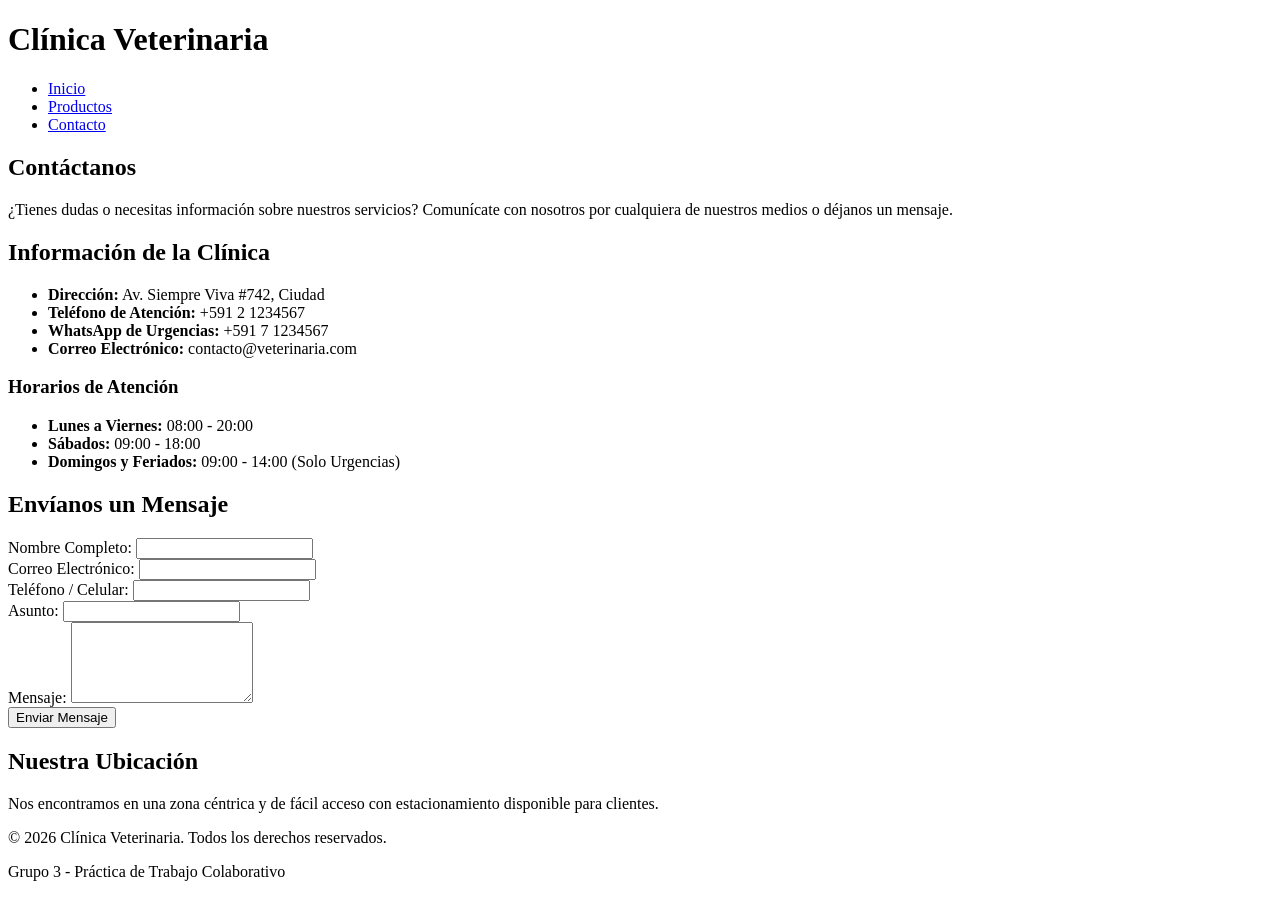
==== contacto.html @ 0372967d "agregando paginas html" ====
<!DOCTYPE html>
<html lang="es">

<head>
    <meta charset="UTF-8">
    <meta name="viewport" content="width=device-width, initial-scale=1.0">
    <title>Veterinaria - Contacto</title>
    <link rel="stylesheet" href="style.css">
</head>

<body>

    <!-- Encabezado y Navegación Principal -->
    <header>
        <h1>Clínica Veterinaria</h1>
        <nav>
            <ul>
                <li><a href="index.html">Inicio</a></li>
                <li><a href="productos.html">Productos</a></li>
                <li><a href="contacto.html">Contacto</a></li>
            </ul>
        </nav>
    </header>

    <!-- Contenido Principal -->
    <main>
        <section id="contacto-intro">
            <h2>Contáctanos</h2>
            <p>¿Tienes dudas o necesitas información sobre nuestros servicios? Comunícate con nosotros por cualquiera de nuestros medios o déjanos un mensaje.</p>
        </section>

        <!-- Información de Contacto -->
        <section id="info-contacto">
            <h2>Información de la Clínica</h2>
            <ul>
                <li><strong>Dirección:</strong> Av. Siempre Viva #742, Ciudad</li>
                <li><strong>Teléfono de Atención:</strong> +591 2 1234567</li>
                <li><strong>WhatsApp de Urgencias:</strong> +591 7 1234567</li>
                <li><strong>Correo Electrónico:</strong> contacto@veterinaria.com</li>
            </ul>

            <h3>Horarios de Atención</h3>
            <ul>
                <li><strong>Lunes a Viernes:</strong> 08:00 - 20:00</li>
                <li><strong>Sábados:</strong> 09:00 - 18:00</li>
                <li><strong>Domingos y Feriados:</strong> 09:00 - 14:00 (Solo Urgencias)</li>
            </ul>
        </section>

        <!-- Formulario de Contacto -->
        <section id="formulario-contacto">
            <h2>Envíanos un Mensaje</h2>
            <form id="formContacto" action="#" method="POST">
                <div>
                    <label for="nombre">Nombre Completo:</label>
                    <input type="text" id="nombre" name="nombre" required>
                </div>

                <div>
                    <label for="correo">Correo Electrónico:</label>
                    <input type="email" id="correo" name="correo" required>
                </div>

                <div>
                    <label for="telefonoContacto">Teléfono / Celular:</label>
                    <input type="tel" id="telefonoContacto" name="telefonoContacto">
                </div>

                <div>
                    <label for="asunto">Asunto:</label>
                    <input type="text" id="asunto" name="asunto" required>
                </div>

                <div>
                    <label for="mensaje">Mensaje:</label>
                    <textarea id="mensaje" name="mensaje" rows="5" required></textarea>
                </div>

                <button type="submit">Enviar Mensaje</button>
            </form>
        </section>

        <!-- Ubicación -->
        <section id="ubicacion">
            <h2>Nuestra Ubicación</h2>
            <p>Nos encontramos en una zona céntrica y de fácil acceso con estacionamiento disponible para clientes.</p>
        </section>
    </main>

    <!-- Pie de Página -->
    <footer>
        <p>&copy; 2026 Clínica Veterinaria. Todos los derechos reservados.</p>
        <p>Grupo 3 - Práctica de Trabajo Colaborativo</p>
    </footer>

    <script src="script.js"></script>
</body>

</html>
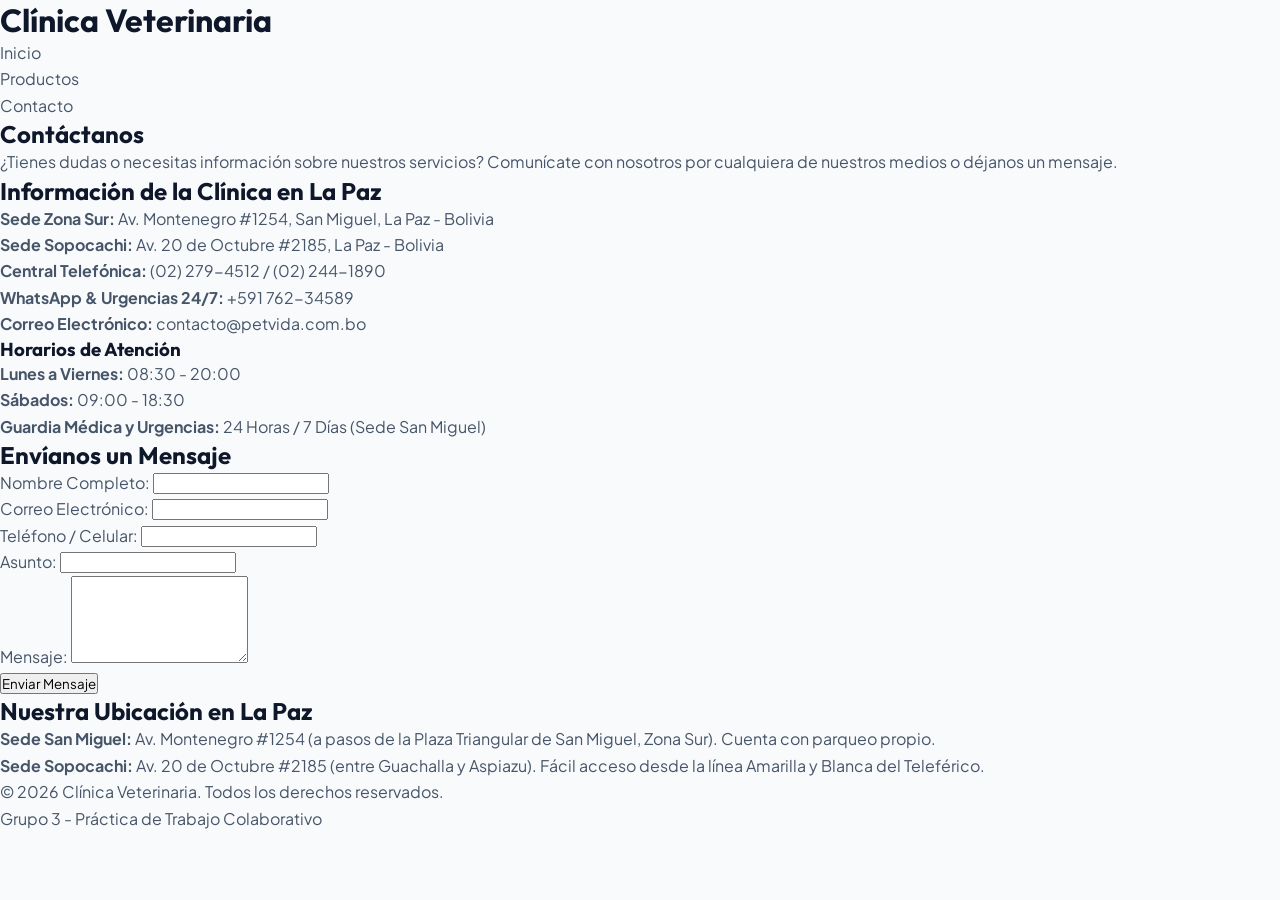
==== commit 67504014: "estilos en el home" ====
--- a/contacto.html
+++ b/contacto.html
@@ -31,19 +31,20 @@
 
         <!-- Información de Contacto -->
         <section id="info-contacto">
-            <h2>Información de la Clínica</h2>
+            <h2>Información de la Clínica en La Paz</h2>
             <ul>
-                <li><strong>Dirección:</strong> Av. Siempre Viva #742, Ciudad</li>
-                <li><strong>Teléfono de Atención:</strong> +591 2 1234567</li>
-                <li><strong>WhatsApp de Urgencias:</strong> +591 7 1234567</li>
-                <li><strong>Correo Electrónico:</strong> contacto@veterinaria.com</li>
+                <li><strong>Sede Zona Sur:</strong> Av. Montenegro #1254, San Miguel, La Paz - Bolivia</li>
+                <li><strong>Sede Sopocachi:</strong> Av. 20 de Octubre #2185, La Paz - Bolivia</li>
+                <li><strong>Central Telefónica:</strong> (02) 279-4512 / (02) 244-1890</li>
+                <li><strong>WhatsApp & Urgencias 24/7:</strong> +591 762-34589</li>
+                <li><strong>Correo Electrónico:</strong> contacto@petvida.com.bo</li>
             </ul>
 
             <h3>Horarios de Atención</h3>
             <ul>
-                <li><strong>Lunes a Viernes:</strong> 08:00 - 20:00</li>
-                <li><strong>Sábados:</strong> 09:00 - 18:00</li>
-                <li><strong>Domingos y Feriados:</strong> 09:00 - 14:00 (Solo Urgencias)</li>
+                <li><strong>Lunes a Viernes:</strong> 08:30 - 20:00</li>
+                <li><strong>Sábados:</strong> 09:00 - 18:30</li>
+                <li><strong>Guardia Médica y Urgencias:</strong> 24 Horas / 7 Días (Sede San Miguel)</li>
             </ul>
         </section>
 
@@ -82,8 +83,9 @@
 
         <!-- Ubicación -->
         <section id="ubicacion">
-            <h2>Nuestra Ubicación</h2>
-            <p>Nos encontramos en una zona céntrica y de fácil acceso con estacionamiento disponible para clientes.</p>
+            <h2>Nuestra Ubicación en La Paz</h2>
+            <p><strong>Sede San Miguel:</strong> Av. Montenegro #1254 (a pasos de la Plaza Triangular de San Miguel, Zona Sur). Cuenta con parqueo propio.</p>
+            <p><strong>Sede Sopocachi:</strong> Av. 20 de Octubre #2185 (entre Guachalla y Aspiazu). Fácil acceso desde la línea Amarilla y Blanca del Teleférico.</p>
         </section>
     </main>
 
--- a/style.css
+++ b/style.css
@@ -0,0 +1,1063 @@
+/* ==========================================================================
+   Veterinaria - Sistema de Diseño y Estilos Modernos
+   ========================================================================== */
+
+@import url('https://fonts.googleapis.com/css2?family=Outfit:wght@400;500;600;700;800&family=Plus+Jakarta+Sans:wght@400;500;600;700&display=swap');
+
+:root {
+    /* Paleta Principal */
+    --primary: #0f766e;
+    --primary-hover: #0d9488;
+    --primary-dark: #115e59;
+    --primary-light: #ccfbf1;
+    --primary-50: #f0fdfa;
+    
+    /* Acentos */
+    --accent: #f97316;
+    --accent-hover: #ea580c;
+    --accent-light: #ffedd5;
+    
+    /* Neutros */
+    --bg-page: #f8fafc;
+    --bg-white: #ffffff;
+    --bg-surface: #f1f5f9;
+    --border-color: #e2e8f0;
+    --border-focus: #0d9488;
+    
+    /* Tipografía */
+    --text-title: #0f172a;
+    --text-body: #475569;
+    --text-muted: #64748b;
+    --text-white: #ffffff;
+    
+    /* Sombras Elevadas */
+    --shadow-sm: 0 1px 3px rgba(0, 0, 0, 0.06), 0 1px 2px rgba(0, 0, 0, 0.04);
+    --shadow-md: 0 4px 6px -1px rgba(0, 0, 0, 0.08), 0 2px 4px -2px rgba(0, 0, 0, 0.04);
+    --shadow-lg: 0 12px 24px -4px rgba(15, 23, 42, 0.08), 0 4px 8px -2px rgba(15, 23, 42, 0.04);
+    --shadow-xl: 0 20px 32px -6px rgba(15, 23, 42, 0.12), 0 8px 16px -4px rgba(15, 23, 42, 0.06);
+
+    /* Radios & Transiciones */
+    --radius-sm: 8px;
+    --radius-md: 14px;
+    --radius-lg: 20px;
+    --radius-xl: 28px;
+    --radius-full: 9999px;
+    --transition: all 0.28s cubic-bezier(0.4, 0, 0.2, 1);
+}
+
+/* Reset Global */
+*, *::before, *::after {
+    margin: 0;
+    padding: 0;
+    box-sizing: border-box;
+}
+
+html {
+    scroll-behavior: smooth;
+}
+
+body {
+    font-family: 'Plus Jakarta Sans', -apple-system, BlinkMacSystemFont, 'Segoe UI', Roboto, sans-serif;
+    background-color: var(--bg-page);
+    color: var(--text-body);
+    line-height: 1.65;
+    font-size: 1rem;
+    overflow-x: hidden;
+}
+
+h1, h2, h3, h4, h5, h6 {
+    font-family: 'Outfit', sans-serif;
+    color: var(--text-title);
+    font-weight: 700;
+    line-height: 1.25;
+}
+
+a {
+    color: inherit;
+    text-decoration: none;
+    transition: var(--transition);
+}
+
+ul {
+    list-style: none;
+}
+
+img {
+    max-width: 100%;
+    height: auto;
+    display: block;
+}
+
+button, input, select, textarea {
+    font-family: inherit;
+}
+
+.container {
+    width: 90%;
+    max-width: 1200px;
+    margin: 0 auto;
+}
+
+/* ==========================================================================
+   Barra Superior / Topbar
+   ========================================================================== */
+.topbar {
+    background: #042f2e;
+    color: #99f6e4;
+    font-size: 0.85rem;
+    padding: 0.45rem 0;
+    border-bottom: 1px solid rgba(255, 255, 255, 0.08);
+}
+
+.topbar-content {
+    display: flex;
+    justify-content: space-between;
+    align-items: center;
+    flex-wrap: wrap;
+    gap: 0.75rem;
+}
+
+.topbar-info {
+    display: flex;
+    align-items: center;
+    gap: 1.5rem;
+}
+
+.topbar-info span {
+    display: inline-flex;
+    align-items: center;
+    gap: 0.4rem;
+}
+
+.topbar-badge {
+    background: var(--accent);
+    color: white;
+    font-weight: 700;
+    font-size: 0.75rem;
+    padding: 0.15rem 0.6rem;
+    border-radius: var(--radius-full);
+}
+
+/* ==========================================================================
+   Header & Navegación Principal
+   ========================================================================== */
+.header {
+    position: sticky;
+    top: 0;
+    z-index: 1000;
+    background: rgba(255, 255, 255, 0.95);
+    backdrop-filter: blur(12px);
+    border-bottom: 1px solid var(--border-color);
+    transition: var(--transition);
+}
+
+.header.scrolled {
+    box-shadow: var(--shadow-md);
+}
+
+.navbar {
+    display: flex;
+    justify-content: space-between;
+    align-items: center;
+    padding: 1rem 0;
+}
+
+.brand {
+    display: flex;
+    align-items: center;
+    gap: 0.65rem;
+}
+
+.brand-icon {
+    font-size: 1.85rem;
+    background: var(--primary-light);
+    width: 44px;
+    height: 44px;
+    display: flex;
+    align-items: center;
+    justify-content: center;
+    border-radius: var(--radius-md);
+}
+
+.brand-title {
+    font-size: 1.45rem;
+    font-weight: 800;
+    color: var(--primary-dark);
+}
+
+.brand-title span {
+    color: var(--accent);
+}
+
+.nav-menu {
+    display: flex;
+    align-items: center;
+    gap: 2rem;
+}
+
+.nav-link {
+    font-weight: 600;
+    font-size: 0.98rem;
+    color: var(--text-title);
+    padding: 0.4rem 0.2rem;
+    position: relative;
+}
+
+.nav-link:hover,
+.nav-link.active {
+    color: var(--primary);
+}
+
+.nav-link.active::after {
+    content: '';
+    position: absolute;
+    bottom: -2px;
+    left: 0;
+    width: 100%;
+    height: 2.5px;
+    background: var(--primary);
+    border-radius: var(--radius-full);
+}
+
+.nav-actions {
+    display: flex;
+    align-items: center;
+    gap: 1rem;
+}
+
+.btn {
+    display: inline-flex;
+    align-items: center;
+    justify-content: center;
+    gap: 0.5rem;
+    padding: 0.75rem 1.6rem;
+    font-weight: 600;
+    font-size: 0.95rem;
+    border-radius: var(--radius-full);
+    border: none;
+    cursor: pointer;
+    transition: var(--transition);
+}
+
+.btn-primary {
+    background: var(--primary);
+    color: var(--text-white);
+    box-shadow: 0 4px 14px rgba(15, 118, 110, 0.3);
+}
+
+.btn-primary:hover {
+    background: var(--primary-dark);
+    transform: translateY(-2px);
+    box-shadow: 0 8px 20px rgba(15, 118, 110, 0.4);
+}
+
+.btn-accent {
+    background: var(--accent);
+    color: var(--text-white);
+    box-shadow: 0 4px 14px rgba(249, 115, 22, 0.3);
+}
+
+.btn-accent:hover {
+    background: var(--accent-hover);
+    transform: translateY(-2px);
+    box-shadow: 0 8px 20px rgba(249, 115, 22, 0.4);
+}
+
+.btn-outline {
+    background: transparent;
+    color: var(--primary);
+    border: 2px solid var(--primary);
+}
+
+.btn-outline:hover {
+    background: var(--primary-light);
+    transform: translateY(-2px);
+}
+
+.btn-sm {
+    padding: 0.5rem 1rem;
+    font-size: 0.85rem;
+}
+
+.mobile-toggle {
+    display: none;
+    background: none;
+    border: none;
+    font-size: 1.85rem;
+    color: var(--text-title);
+    cursor: pointer;
+}
+
+/* ==========================================================================
+   Hero Section
+   ========================================================================== */
+.hero {
+    position: relative;
+    padding: 4.5rem 0 5rem;
+    background: radial-gradient(circle at 10% 20%, rgba(204, 251, 241, 0.55) 0%, rgba(248, 250, 252, 0) 60%),
+                radial-gradient(circle at 90% 80%, rgba(254, 215, 170, 0.35) 0%, rgba(248, 250, 252, 0) 50%);
+    overflow: hidden;
+}
+
+.hero-grid {
+    display: grid;
+    grid-template-columns: 1.15fr 0.85fr;
+    align-items: center;
+    gap: 3.5rem;
+}
+
+.hero-tag {
+    display: inline-flex;
+    align-items: center;
+    gap: 0.5rem;
+    background: var(--primary-light);
+    color: var(--primary-dark);
+    font-weight: 700;
+    font-size: 0.85rem;
+    padding: 0.4rem 1rem;
+    border-radius: var(--radius-full);
+    margin-bottom: 1.25rem;
+    border: 1px solid rgba(15, 118, 110, 0.2);
+}
+
+.hero-title {
+    font-size: 3.5rem;
+    font-weight: 800;
+    letter-spacing: -0.02em;
+    margin-bottom: 1.25rem;
+    color: var(--text-title);
+}
+
+.hero-title .highlight {
+    color: var(--primary);
+    position: relative;
+    display: inline-block;
+}
+
+.hero-subtitle {
+    font-size: 1.15rem;
+    color: var(--text-body);
+    margin-bottom: 2.25rem;
+    max-width: 560px;
+    line-height: 1.7;
+}
+
+.hero-cta {
+    display: flex;
+    flex-wrap: wrap;
+    gap: 1rem;
+    margin-bottom: 3rem;
+}
+
+.hero-stats {
+    display: grid;
+    grid-template-columns: repeat(3, 1fr);
+    gap: 1.5rem;
+    padding-top: 2rem;
+    border-top: 1px solid var(--border-color);
+}
+
+.stat-item h3 {
+    font-size: 1.95rem;
+    color: var(--primary);
+    font-weight: 800;
+}
+
+.stat-item p {
+    font-size: 0.85rem;
+    color: var(--text-muted);
+    font-weight: 500;
+}
+
+/* Hero Visual & Tarjetas Flotantes */
+.hero-visual {
+    position: relative;
+}
+
+.hero-img-container {
+    position: relative;
+    border-radius: var(--radius-xl);
+    overflow: hidden;
+    box-shadow: var(--shadow-xl);
+    border: 8px solid var(--bg-white);
+}
+
+.hero-img-container img {
+    width: 100%;
+    height: 480px;
+    object-fit: cover;
+    transition: transform 0.6s ease;
+}
+
+.hero-img-container:hover img {
+    transform: scale(1.03);
+}
+
+.float-badge {
+    position: absolute;
+    background: var(--bg-white);
+    border-radius: var(--radius-md);
+    padding: 0.85rem 1.25rem;
+    box-shadow: var(--shadow-lg);
+    display: flex;
+    align-items: center;
+    gap: 0.75rem;
+    border: 1px solid var(--border-color);
+    animation: float 4s ease-in-out infinite;
+}
+
+.float-badge.badge-top {
+    top: -20px;
+    right: -15px;
+    animation-delay: 0s;
+}
+
+.float-badge.badge-bottom {
+    bottom: -20px;
+    left: -20px;
+    animation-delay: 2s;
+}
+
+.float-badge .badge-icon {
+    font-size: 1.6rem;
+    background: var(--primary-light);
+    width: 44px;
+    height: 44px;
+    border-radius: var(--radius-full);
+    display: flex;
+    align-items: center;
+    justify-content: center;
+}
+
+.float-badge strong {
+    display: block;
+    font-size: 0.95rem;
+    color: var(--text-title);
+}
+
+.float-badge span {
+    font-size: 0.8rem;
+    color: var(--text-muted);
+}
+
+@keyframes float {
+    0%, 100% { transform: translateY(0); }
+    50% { transform: translateY(-8px); }
+}
+
+/* ==========================================================================
+   Features Bar / Beneficios
+   ========================================================================== */
+.features-bar {
+    background: var(--bg-white);
+    padding: 2.5rem 0;
+    border-top: 1px solid var(--border-color);
+    border-bottom: 1px solid var(--border-color);
+}
+
+.features-grid {
+    display: grid;
+    grid-template-columns: repeat(auto-fit, minmax(240px, 1fr));
+    gap: 2rem;
+}
+
+.feature-box {
+    display: flex;
+    align-items: flex-start;
+    gap: 1rem;
+}
+
+.feature-icon {
+    font-size: 1.65rem;
+    background: var(--primary-50);
+    color: var(--primary);
+    width: 50px;
+    height: 50px;
+    display: flex;
+    align-items: center;
+    justify-content: center;
+    border-radius: var(--radius-md);
+    flex-shrink: 0;
+    border: 1px solid var(--primary-light);
+}
+
+.feature-box h4 {
+    font-size: 1.05rem;
+    margin-bottom: 0.25rem;
+}
+
+.feature-box p {
+    font-size: 0.88rem;
+    color: var(--text-muted);
+}
+
+/* ==========================================================================
+   Sección: Sobre Nosotros
+   ========================================================================== */
+.about-section {
+    padding: 6rem 0;
+    background: var(--bg-page);
+}
+
+.about-grid {
+    display: grid;
+    grid-template-columns: 0.95fr 1.05fr;
+    align-items: center;
+    gap: 4rem;
+}
+
+.about-visual {
+    position: relative;
+}
+
+.about-img-frame {
+    border-radius: var(--radius-xl);
+    overflow: hidden;
+    box-shadow: var(--shadow-xl);
+    border: 6px solid var(--bg-white);
+}
+
+.about-img-frame img {
+    width: 100%;
+    height: 450px;
+    object-fit: cover;
+}
+
+.about-experience-card {
+    position: absolute;
+    bottom: -25px;
+    right: -20px;
+    background: var(--primary);
+    color: white;
+    padding: 1.5rem 1.75rem;
+    border-radius: var(--radius-lg);
+    box-shadow: var(--shadow-lg);
+    text-align: center;
+}
+
+.about-experience-card .exp-number {
+    font-size: 2.5rem;
+    font-weight: 800;
+    line-height: 1;
+    font-family: 'Outfit', sans-serif;
+}
+
+.about-experience-card .exp-text {
+    font-size: 0.85rem;
+    font-weight: 600;
+    text-transform: uppercase;
+    letter-spacing: 0.5px;
+    margin-top: 0.35rem;
+}
+
+.section-label {
+    display: inline-block;
+    color: var(--primary);
+    font-weight: 700;
+    font-size: 0.85rem;
+    text-transform: uppercase;
+    letter-spacing: 1px;
+    margin-bottom: 0.75rem;
+}
+
+.section-title {
+    font-size: 2.5rem;
+    margin-bottom: 1.25rem;
+}
+
+.about-desc {
+    font-size: 1.05rem;
+    color: var(--text-body);
+    margin-bottom: 1.75rem;
+}
+
+.about-checklist {
+    display: flex;
+    flex-direction: column;
+    gap: 0.9rem;
+    margin-bottom: 2.25rem;
+}
+
+.checklist-item {
+    display: flex;
+    align-items: center;
+    gap: 0.85rem;
+    font-weight: 600;
+    color: var(--text-title);
+}
+
+.check-icon {
+    width: 26px;
+    height: 26px;
+    border-radius: var(--radius-full);
+    background: var(--primary-light);
+    color: var(--primary-dark);
+    display: flex;
+    align-items: center;
+    justify-content: center;
+    font-size: 0.85rem;
+    flex-shrink: 0;
+}
+
+/* ==========================================================================
+   Sección: Servicios
+   ========================================================================== */
+.services-section {
+    padding: 6rem 0;
+    background: var(--bg-white);
+}
+
+.section-header {
+    text-align: center;
+    max-width: 650px;
+    margin: 0 auto 3.5rem;
+}
+
+.section-subtitle {
+    font-size: 1.05rem;
+    color: var(--text-muted);
+}
+
+.services-grid {
+    display: grid;
+    grid-template-columns: repeat(auto-fit, minmax(270px, 1fr));
+    gap: 2rem;
+}
+
+.service-card {
+    background: var(--bg-page);
+    border: 1px solid var(--border-color);
+    border-radius: var(--radius-lg);
+    overflow: hidden;
+    transition: var(--transition);
+    display: flex;
+    flex-direction: column;
+}
+
+.service-card:hover {
+    transform: translateY(-8px);
+    box-shadow: var(--shadow-xl);
+    border-color: rgba(15, 118, 110, 0.4);
+}
+
+.service-img-wrapper {
+    position: relative;
+    height: 190px;
+    overflow: hidden;
+}
+
+.service-img-wrapper img {
+    width: 100%;
+    height: 100%;
+    object-fit: cover;
+    transition: transform 0.5s ease;
+}
+
+.service-card:hover .service-img-wrapper img {
+    transform: scale(1.08);
+}
+
+.service-badge {
+    position: absolute;
+    bottom: 12px;
+    left: 12px;
+    background: rgba(255, 255, 255, 0.95);
+    backdrop-filter: blur(6px);
+    font-size: 1.35rem;
+    width: 42px;
+    height: 42px;
+    display: flex;
+    align-items: center;
+    justify-content: center;
+    border-radius: var(--radius-md);
+    box-shadow: var(--shadow-md);
+}
+
+.service-content {
+    padding: 1.5rem;
+    display: flex;
+    flex-direction: column;
+    flex-grow: 1;
+}
+
+.service-content h3 {
+    font-size: 1.28rem;
+    margin-bottom: 0.65rem;
+}
+
+.service-content p {
+    font-size: 0.92rem;
+    color: var(--text-muted);
+    margin-bottom: 1.25rem;
+    flex-grow: 1;
+}
+
+.service-link {
+    font-weight: 700;
+    color: var(--primary);
+    font-size: 0.9rem;
+    display: inline-flex;
+    align-items: center;
+    gap: 0.35rem;
+}
+
+.service-link:hover {
+    color: var(--primary-dark);
+    gap: 0.6rem;
+}
+
+/* ==========================================================================
+   Sección: Citas y Formulario
+   ========================================================================== */
+.appointment-section {
+    padding: 6rem 0;
+    background: linear-gradient(180deg, var(--bg-white) 0%, var(--bg-page) 100%);
+}
+
+.appointment-container {
+    background: var(--bg-white);
+    border: 1px solid var(--border-color);
+    border-radius: var(--radius-xl);
+    box-shadow: var(--shadow-xl);
+    overflow: hidden;
+}
+
+.appointment-wrapper {
+    display: grid;
+    grid-template-columns: 1.15fr 0.85fr;
+}
+
+.appointment-form-side {
+    padding: 3.5rem;
+}
+
+.form-grid {
+    display: grid;
+    grid-template-columns: repeat(2, 1fr);
+    gap: 1.25rem;
+    margin-top: 1.75rem;
+}
+
+.form-group {
+    display: flex;
+    flex-direction: column;
+    gap: 0.45rem;
+}
+
+.form-group.full-width {
+    grid-column: span 2;
+}
+
+.form-group label {
+    font-weight: 600;
+    font-size: 0.88rem;
+    color: var(--text-title);
+}
+
+.form-control {
+    width: 100%;
+    padding: 0.75rem 1rem;
+    border: 1.5px solid var(--border-color);
+    border-radius: var(--radius-sm);
+    font-size: 0.95rem;
+    color: var(--text-title);
+    background: var(--bg-page);
+    transition: var(--transition);
+}
+
+.form-control:focus {
+    outline: none;
+    border-color: var(--border-focus);
+    background: var(--bg-white);
+    box-shadow: 0 0 0 4px rgba(13, 148, 136, 0.15);
+}
+
+.appointment-info-side {
+    background: #0f766e;
+    color: white;
+    padding: 3.5rem 2.5rem;
+    display: flex;
+    flex-direction: column;
+    justify-content: space-between;
+    position: relative;
+    overflow: hidden;
+}
+
+.appointment-info-side::before {
+    content: '🐾';
+    position: absolute;
+    right: -20px;
+    bottom: -20px;
+    font-size: 13rem;
+    opacity: 0.08;
+}
+
+.info-side-header h3 {
+    color: white;
+    font-size: 1.85rem;
+    margin-bottom: 0.75rem;
+}
+
+.info-side-header p {
+    opacity: 0.9;
+    font-size: 0.95rem;
+    line-height: 1.6;
+}
+
+.info-contact-list {
+    display: flex;
+    flex-direction: column;
+    gap: 1.25rem;
+    margin: 2rem 0;
+}
+
+.info-contact-item {
+    display: flex;
+    align-items: flex-start;
+    gap: 1rem;
+}
+
+.contact-icon {
+    font-size: 1.35rem;
+    background: rgba(255, 255, 255, 0.15);
+    width: 42px;
+    height: 42px;
+    border-radius: var(--radius-md);
+    display: flex;
+    align-items: center;
+    justify-content: center;
+    flex-shrink: 0;
+}
+
+.contact-text strong {
+    display: block;
+    font-size: 0.95rem;
+}
+
+.contact-text span {
+    font-size: 0.85rem;
+    opacity: 0.85;
+}
+
+.emergency-pill {
+    background: rgba(255, 255, 255, 0.12);
+    border: 1px dashed rgba(255, 255, 255, 0.35);
+    border-radius: var(--radius-md);
+    padding: 1rem;
+    display: flex;
+    align-items: center;
+    gap: 0.85rem;
+}
+
+/* ==========================================================================
+   Notificación Toast
+   ========================================================================== */
+.toast {
+    position: fixed;
+    bottom: 2rem;
+    right: 2rem;
+    background: #0f172a;
+    color: white;
+    padding: 1.1rem 1.6rem;
+    border-radius: var(--radius-md);
+    box-shadow: var(--shadow-xl);
+    display: flex;
+    align-items: center;
+    gap: 0.75rem;
+    font-size: 0.95rem;
+    font-weight: 500;
+    transform: translateY(120%);
+    opacity: 0;
+    transition: transform 0.35s cubic-bezier(0.16, 1, 0.3, 1), opacity 0.35s ease;
+    z-index: 9999;
+    max-width: 420px;
+}
+
+.toast.show {
+    transform: translateY(0);
+    opacity: 1;
+}
+
+.toast.success {
+    background: #065f46;
+    border-left: 5px solid #34d399;
+}
+
+/* ==========================================================================
+   Pie de Página
+   ========================================================================== */
+.footer {
+    background: #091e1d;
+    color: #94a3b8;
+    padding: 4.5rem 0 2rem;
+    border-top: 1px solid rgba(255, 255, 255, 0.05);
+}
+
+.footer-grid {
+    display: grid;
+    grid-template-columns: 1.8fr 1fr 1fr 1.2fr;
+    gap: 3rem;
+    margin-bottom: 3rem;
+}
+
+.footer-brand .brand-title {
+    color: white;
+    font-size: 1.6rem;
+    margin-bottom: 0.85rem;
+}
+
+.footer-brand p {
+    font-size: 0.92rem;
+    line-height: 1.65;
+    max-width: 320px;
+    margin-bottom: 1.25rem;
+}
+
+.footer-col h4 {
+    color: white;
+    font-size: 1.1rem;
+    margin-bottom: 1.25rem;
+    position: relative;
+}
+
+.footer-col ul {
+    display: flex;
+    flex-direction: column;
+    gap: 0.65rem;
+}
+
+.footer-col a {
+    font-size: 0.92rem;
+}
+
+.footer-col a:hover {
+    color: #5eead4;
+    padding-left: 4px;
+}
+
+.footer-bottom {
+    padding-top: 2rem;
+    border-top: 1px solid rgba(255, 255, 255, 0.08);
+    display: flex;
+    justify-content: space-between;
+    align-items: center;
+    flex-wrap: wrap;
+    gap: 1rem;
+    font-size: 0.88rem;
+}
+
+.footer-bottom span {
+    color: #5eead4;
+    font-weight: 600;
+}
+
+/* ==========================================================================
+   Responsive / Adaptabilidad Móvil
+   ========================================================================== */
+@media (max-width: 1024px) {
+    .hero-grid {
+        grid-template-columns: 1fr;
+        gap: 3rem;
+    }
+
+    .hero-content {
+        text-align: center;
+    }
+
+    .hero-subtitle {
+        margin: 0 auto 2rem;
+    }
+
+    .hero-cta {
+        justify-content: center;
+    }
+
+    .hero-stats {
+        max-width: 600px;
+        margin: 0 auto;
+    }
+
+    .hero-visual {
+        max-width: 580px;
+        margin: 0 auto;
+    }
+
+    .about-grid {
+        grid-template-columns: 1fr;
+        gap: 3rem;
+    }
+
+    .appointment-wrapper {
+        grid-template-columns: 1fr;
+    }
+
+    .footer-grid {
+        grid-template-columns: repeat(2, 1fr);
+    }
+}
+
+@media (max-width: 768px) {
+    .topbar {
+        display: none;
+    }
+
+    .nav-menu {
+        display: none;
+        flex-direction: column;
+        position: absolute;
+        top: 100%;
+        left: 0;
+        width: 100%;
+        background: var(--bg-white);
+        padding: 1.5rem;
+        box-shadow: var(--shadow-lg);
+        gap: 1.25rem;
+        border-top: 1px solid var(--border-color);
+    }
+
+    .nav-menu.open {
+        display: flex;
+    }
+
+    .nav-actions .btn {
+        display: none;
+    }
+
+    .mobile-toggle {
+        display: block;
+    }
+
+    .hero-title {
+        font-size: 2.6rem;
+    }
+
+    .hero-img-container img {
+        height: 360px;
+    }
+
+    .float-badge {
+        display: none;
+    }
+
+    .appointment-form-side {
+        padding: 2rem 1.5rem;
+    }
+
+    .form-grid {
+        grid-template-columns: 1fr;
+    }
+
+    .form-group.full-width {
+        grid-column: span 1;
+    }
+
+    .footer-grid {
+        grid-template-columns: 1fr;
+        gap: 2rem;
+    }
+
+    .footer-bottom {
+        flex-direction: column;
+        text-align: center;
+    }
+}
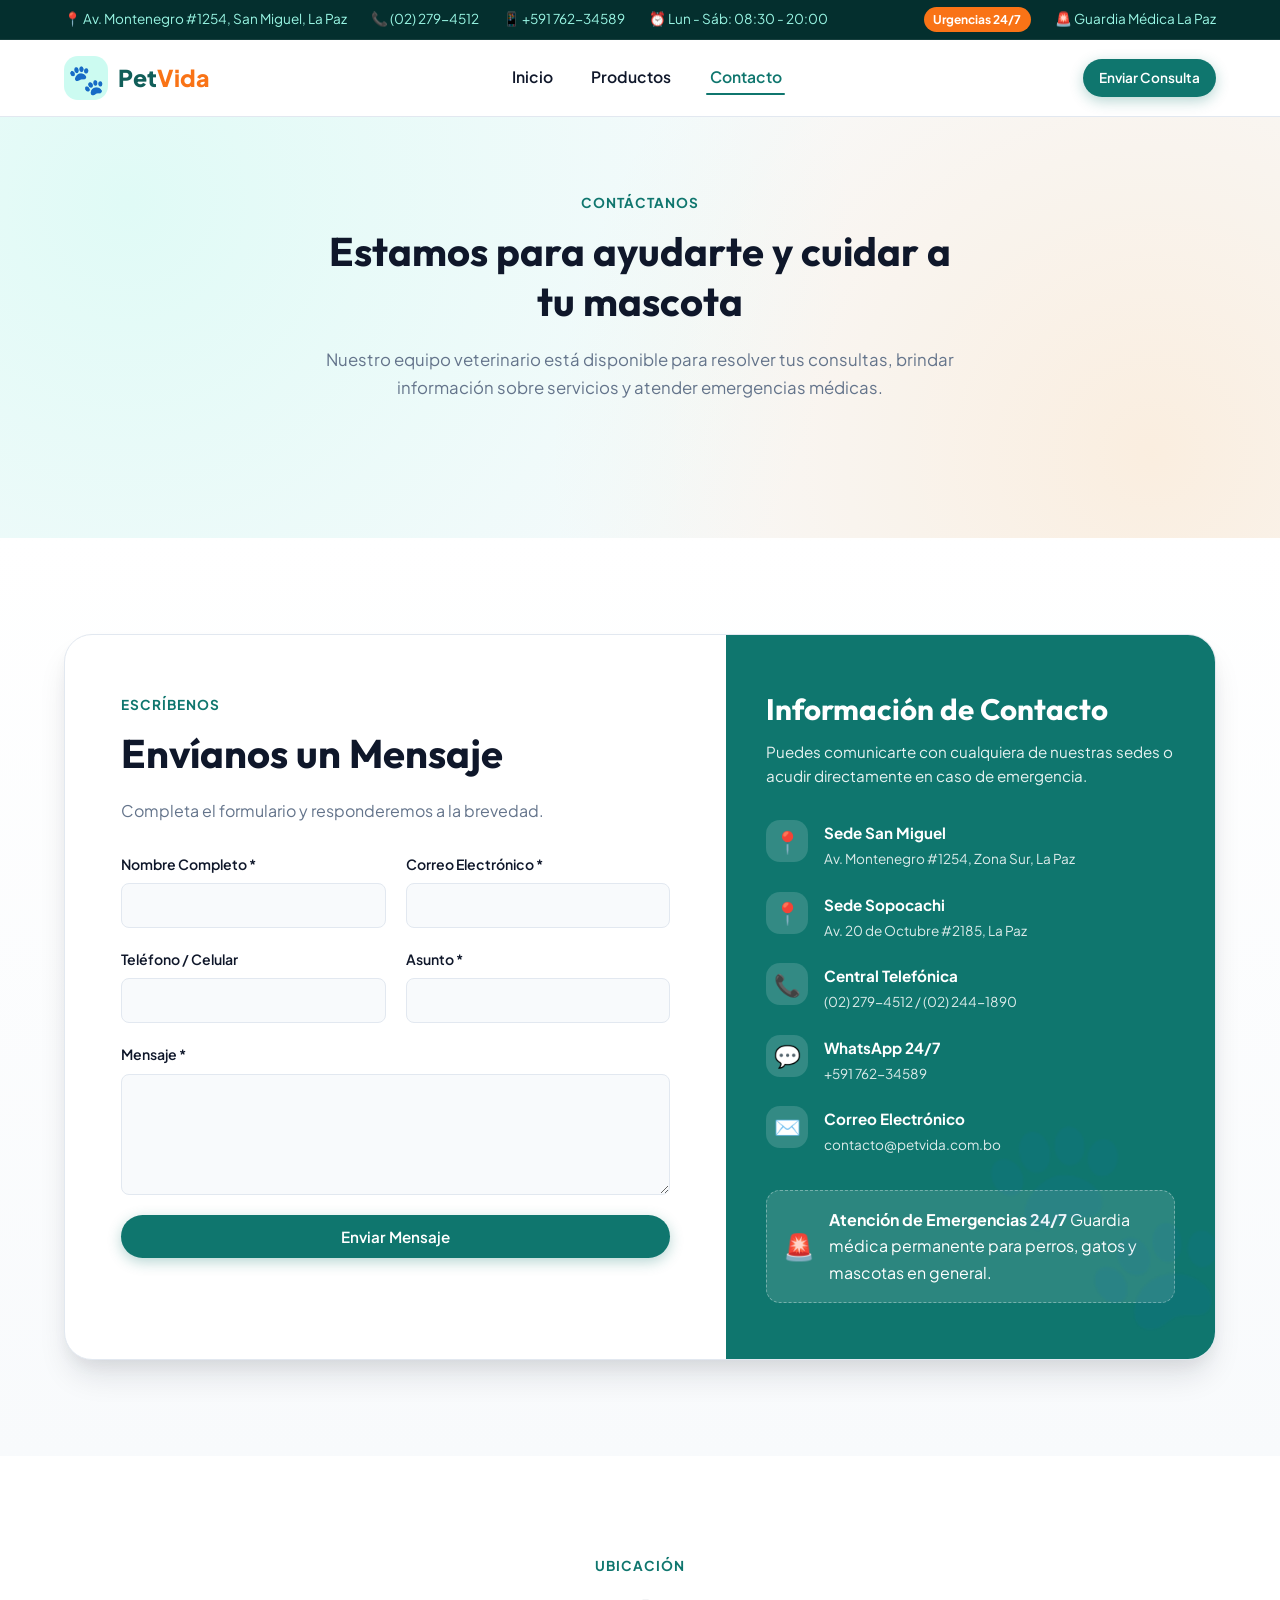
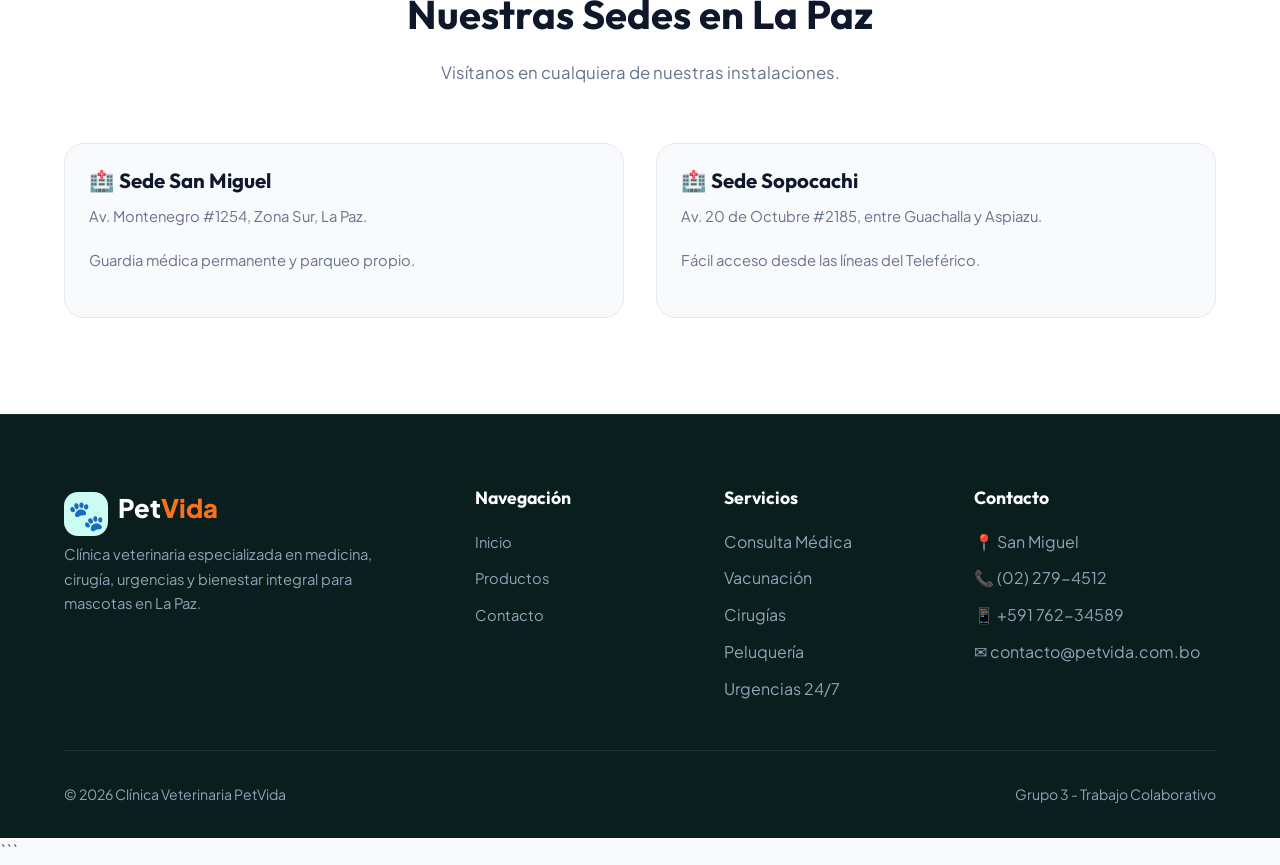
==== commit 9c6cf541: "Actualización de estilos de productos.html" ====
--- a/contacto.html
+++ b/contacto.html
@@ -4,98 +4,450 @@
 <head>
     <meta charset="UTF-8">
     <meta name="viewport" content="width=device-width, initial-scale=1.0">
-    <title>Veterinaria - Contacto</title>
+    <title>PetVida - Clínica Veterinaria La Paz, Bolivia</title>
     <link rel="stylesheet" href="style.css">
 </head>
 
 <body>
 
+    <!-- Barra Superior Informativa -->
+    <div class="topbar">
+        <div class="container topbar-content">
+            <div class="topbar-info">
+                <span>📍 Av. Montenegro #1254, San Miguel, La Paz</span>
+                <span>📞 (02) 279-4512</span>
+                <span>📱 +591 762-34589</span>
+                <span>⏰ Lun - Sáb: 08:30 - 20:00</span>
+            </div>
+
+            <div class="topbar-info">
+                <span class="topbar-badge">Urgencias 24/7</span>
+                <span>🚨 Guardia Médica La Paz</span>
+            </div>
+        </div>
+    </div>
+
     <!-- Encabezado y Navegación Principal -->
-    <header>
-        <h1>Clínica Veterinaria</h1>
-        <nav>
-            <ul>
-                <li><a href="index.html">Inicio</a></li>
-                <li><a href="productos.html">Productos</a></li>
-                <li><a href="contacto.html">Contacto</a></li>
-            </ul>
-        </nav>
+    <header class="header" id="mainHeader">
+        <div class="container navbar">
+
+            <a href="index.html" class="brand">
+                <div class="brand-icon">🐾</div>
+                <div class="brand-title">Pet<span>Vida</span></div>
+            </a>
+
+            <button class="mobile-toggle" id="mobileToggle">
+                ☰
+            </button>
+
+            <nav>
+                <ul class="nav-menu" id="navMenu">
+                    <li><a href="index.html" class="nav-link">Inicio</a></li>
+                    <li><a href="productos.html" class="nav-link">Productos</a></li>
+                    <li><a href="contacto.html" class="nav-link active">Contacto</a></li>
+                </ul>
+            </nav>
+
+            <div class="nav-actions">
+                <a href="#formulario-contacto" class="btn btn-primary btn-sm">
+                    Enviar Consulta
+                </a>
+            </div>
+
+        </div>
     </header>
 
-    <!-- Contenido Principal -->
-    <main>
-        <section id="contacto-intro">
-            <h2>Contáctanos</h2>
-            <p>¿Tienes dudas o necesitas información sobre nuestros servicios? Comunícate con nosotros por cualquiera de nuestros medios o déjanos un mensaje.</p>
-        </section>
-
-        <!-- Información de Contacto -->
-        <section id="info-contacto">
-            <h2>Información de la Clínica en La Paz</h2>
-            <ul>
-                <li><strong>Sede Zona Sur:</strong> Av. Montenegro #1254, San Miguel, La Paz - Bolivia</li>
-                <li><strong>Sede Sopocachi:</strong> Av. 20 de Octubre #2185, La Paz - Bolivia</li>
-                <li><strong>Central Telefónica:</strong> (02) 279-4512 / (02) 244-1890</li>
-                <li><strong>WhatsApp & Urgencias 24/7:</strong> +591 762-34589</li>
-                <li><strong>Correo Electrónico:</strong> contacto@petvida.com.bo</li>
-            </ul>
-
-            <h3>Horarios de Atención</h3>
-            <ul>
-                <li><strong>Lunes a Viernes:</strong> 08:30 - 20:00</li>
-                <li><strong>Sábados:</strong> 09:00 - 18:30</li>
-                <li><strong>Guardia Médica y Urgencias:</strong> 24 Horas / 7 Días (Sede San Miguel)</li>
-            </ul>
-        </section>
-
-        <!-- Formulario de Contacto -->
-        <section id="formulario-contacto">
-            <h2>Envíanos un Mensaje</h2>
-            <form id="formContacto" action="#" method="POST">
-                <div>
-                    <label for="nombre">Nombre Completo:</label>
-                    <input type="text" id="nombre" name="nombre" required>
+    <!-- Hero -->
+    <section class="hero">
+        <div class="container">
+
+            <div class="section-header">
+                <span class="section-label">Contáctanos</span>
+
+                <h1 class="section-title">
+                    Estamos para ayudarte y cuidar a tu mascota
+                </h1>
+
+                <p class="section-subtitle">
+                    Nuestro equipo veterinario está disponible para resolver
+                    tus consultas, brindar información sobre servicios y atender
+                    emergencias médicas.
+                </p>
+            </div>
+
+        </div>
+    </section>
+
+    <!-- Formulario de Contacto -->
+    <section id="formulario-contacto" class="appointment-section">
+
+        <div class="container">
+
+            <div class="appointment-container">
+
+                <div class="appointment-wrapper">
+
+                    <!-- Formulario -->
+                    <div class="appointment-form-side">
+
+                        <span class="section-label">
+                            Escríbenos
+                        </span>
+
+                        <h2 class="section-title">
+                            Envíanos un Mensaje
+                        </h2>
+
+                        <p style="color: var(--text-muted);">
+                            Completa el formulario y responderemos a la brevedad.
+                        </p>
+
+                        <form id="formContacto">
+
+                            <div class="form-grid">
+
+                                <div class="form-group">
+                                    <label for="nombre">
+                                        Nombre Completo *
+                                    </label>
+
+                                    <input
+                                        type="text"
+                                        id="nombre"
+                                        name="nombre"
+                                        class="form-control"
+                                        required>
+                                </div>
+
+                                <div class="form-group">
+                                    <label for="correo">
+                                        Correo Electrónico *
+                                    </label>
+
+                                    <input
+                                        type="email"
+                                        id="correo"
+                                        name="correo"
+                                        class="form-control"
+                                        required>
+                                </div>
+
+                                <div class="form-group">
+                                    <label for="telefono">
+                                        Teléfono / Celular
+                                    </label>
+
+                                    <input
+                                        type="tel"
+                                        id="telefono"
+                                        name="telefono"
+                                        class="form-control">
+                                </div>
+
+                                <div class="form-group">
+                                    <label for="asunto">
+                                        Asunto *
+                                    </label>
+
+                                    <input
+                                        type="text"
+                                        id="asunto"
+                                        name="asunto"
+                                        class="form-control"
+                                        required>
+                                </div>
+
+                                <div class="form-group full-width">
+                                    <label for="mensaje">
+                                        Mensaje *
+                                    </label>
+
+                                    <textarea
+                                        id="mensaje"
+                                        name="mensaje"
+                                        rows="5"
+                                        class="form-control"
+                                        required></textarea>
+                                </div>
+
+                                <div class="form-group full-width">
+
+                                    <button
+                                        type="submit"
+                                        class="btn btn-primary"
+                                        style="width:100%;">
+
+                                        Enviar Mensaje
+
+                                    </button>
+
+                                </div>
+
+                            </div>
+
+                        </form>
+
+                    </div>
+
+                    <!-- Información -->
+                    <div class="appointment-info-side">
+
+                        <div>
+
+                            <div class="info-side-header">
+                                <h3>Información de Contacto</h3>
+
+                                <p>
+                                    Puedes comunicarte con cualquiera de
+                                    nuestras sedes o acudir directamente
+                                    en caso de emergencia.
+                                </p>
+                            </div>
+
+                            <div class="info-contact-list">
+
+                                <div class="info-contact-item">
+
+                                    <div class="contact-icon">
+                                        📍
+                                    </div>
+
+                                    <div class="contact-text">
+                                        <strong>Sede San Miguel</strong>
+
+                                        <span>
+                                            Av. Montenegro #1254,
+                                            Zona Sur, La Paz
+                                        </span>
+                                    </div>
+
+                                </div>
+
+                                <div class="info-contact-item">
+
+                                    <div class="contact-icon">
+                                        📍
+                                    </div>
+
+                                    <div class="contact-text">
+                                        <strong>Sede Sopocachi</strong>
+
+                                        <span>
+                                            Av. 20 de Octubre #2185,
+                                            La Paz
+                                        </span>
+                                    </div>
+
+                                </div>
+
+                                <div class="info-contact-item">
+
+                                    <div class="contact-icon">
+                                        📞
+                                    </div>
+
+                                    <div class="contact-text">
+                                        <strong>Central Telefónica</strong>
+
+                                        <span>
+                                            (02) 279-4512 / (02) 244-1890
+                                        </span>
+                                    </div>
+
+                                </div>
+
+                                <div class="info-contact-item">
+
+                                    <div class="contact-icon">
+                                        💬
+                                    </div>
+
+                                    <div class="contact-text">
+                                        <strong>WhatsApp 24/7</strong>
+
+                                        <span>
+                                            +591 762-34589
+                                        </span>
+                                    </div>
+
+                                </div>
+
+                                <div class="info-contact-item">
+
+                                    <div class="contact-icon">
+                                        ✉️
+                                    </div>
+
+                                    <div class="contact-text">
+                                        <strong>Correo Electrónico</strong>
+
+                                        <span>
+                                            contacto@petvida.com.bo
+                                        </span>
+                                    </div>
+
+                                </div>
+
+                            </div>
+
+                        </div>
+
+                        <div class="emergency-pill">
+
+                            <span style="font-size:1.6rem;">
+                                🚨
+                            </span>
+
+                            <div>
+                                <strong>
+                                    Atención de Emergencias 24/7
+                                </strong>
+
+                                <span>
+                                    Guardia médica permanente para
+                                    perros, gatos y mascotas en general.
+                                </span>
+                            </div>
+
+                        </div>
+
+                    </div>
+
                 </div>
 
-                <div>
-                    <label for="correo">Correo Electrónico:</label>
-                    <input type="email" id="correo" name="correo" required>
+            </div>
+
+        </div>
+
+    </section>
+
+    <!-- Ubicación -->
+    <section class="services-section">
+
+        <div class="container">
+
+            <div class="section-header">
+
+                <span class="section-label">
+                    Ubicación
+                </span>
+
+                <h2 class="section-title">
+                    Nuestras Sedes en La Paz
+                </h2>
+
+                <p class="section-subtitle">
+                    Visítanos en cualquiera de nuestras instalaciones.
+                </p>
+
+            </div>
+
+            <div class="services-grid">
+
+                <article class="service-card">
+                    <div class="service-content">
+                        <h3>🏥 Sede San Miguel</h3>
+
+                        <p>
+                            Av. Montenegro #1254,
+                            Zona Sur, La Paz.
+                        </p>
+
+                        <p>
+                            Guardia médica permanente y parqueo propio.
+                        </p>
+                    </div>
+                </article>
+
+                <article class="service-card">
+                    <div class="service-content">
+                        <h3>🏥 Sede Sopocachi</h3>
+
+                        <p>
+                            Av. 20 de Octubre #2185,
+                            entre Guachalla y Aspiazu.
+                        </p>
+
+                        <p>
+                            Fácil acceso desde las líneas del Teleférico.
+                        </p>
+                    </div>
+                </article>
+
+            </div>
+
+        </div>
+
+    </section>
+
+    <!-- Footer -->
+    <footer class="footer">
+
+        <div class="container">
+
+            <div class="footer-grid">
+
+                <div class="footer-brand">
+
+                    <div class="brand">
+                        <div class="brand-icon">🐾</div>
+                        <div class="brand-title">Pet<span>Vida</span></div>
+                    </div>
+
+                    <p>
+                        Clínica veterinaria especializada en medicina,
+                        cirugía, urgencias y bienestar integral para
+                        mascotas en La Paz.
+                    </p>
+
                 </div>
 
-                <div>
-                    <label for="telefonoContacto">Teléfono / Celular:</label>
-                    <input type="tel" id="telefonoContacto" name="telefonoContacto">
+                <div class="footer-col">
+                    <h4>Navegación</h4>
+
+                    <ul>
+                        <li><a href="index.html">Inicio</a></li>
+                        <li><a href="productos.html">Productos</a></li>
+                        <li><a href="contacto.html">Contacto</a></li>
+                    </ul>
                 </div>
 
-                <div>
-                    <label for="asunto">Asunto:</label>
-                    <input type="text" id="asunto" name="asunto" required>
+                <div class="footer-col">
+                    <h4>Servicios</h4>
+
+                    <ul>
+                        <li>Consulta Médica</li>
+                        <li>Vacunación</li>
+                        <li>Cirugías</li>
+                        <li>Peluquería</li>
+                        <li>Urgencias 24/7</li>
+                    </ul>
                 </div>
 
-                <div>
-                    <label for="mensaje">Mensaje:</label>
-                    <textarea id="mensaje" name="mensaje" rows="5" required></textarea>
+                <div class="footer-col">
+                    <h4>Contacto</h4>
+
+                    <ul>
+                        <li>📍 San Miguel</li>
+                        <li>📞 (02) 279-4512</li>
+                        <li>📱 +591 762-34589</li>
+                        <li>✉ contacto@petvida.com.bo</li>
+                    </ul>
                 </div>
 
-                <button type="submit">Enviar Mensaje</button>
-            </form>
-        </section>
-
-        <!-- Ubicación -->
-        <section id="ubicacion">
-            <h2>Nuestra Ubicación en La Paz</h2>
-            <p><strong>Sede San Miguel:</strong> Av. Montenegro #1254 (a pasos de la Plaza Triangular de San Miguel, Zona Sur). Cuenta con parqueo propio.</p>
-            <p><strong>Sede Sopocachi:</strong> Av. 20 de Octubre #2185 (entre Guachalla y Aspiazu). Fácil acceso desde la línea Amarilla y Blanca del Teleférico.</p>
-        </section>
-    </main>
-
-    <!-- Pie de Página -->
-    <footer>
-        <p>&copy; 2026 Clínica Veterinaria. Todos los derechos reservados.</p>
-        <p>Grupo 3 - Práctica de Trabajo Colaborativo</p>
+            </div>
+
+            <div class="footer-bottom">
+                <p>&copy; 2026 Clínica Veterinaria PetVida</p>
+                <p>Grupo 3 - Trabajo Colaborativo</p>
+            </div>
+
+        </div>
+
     </footer>
 
     <script src="script.js"></script>
+
 </body>
-
 </html>
+```
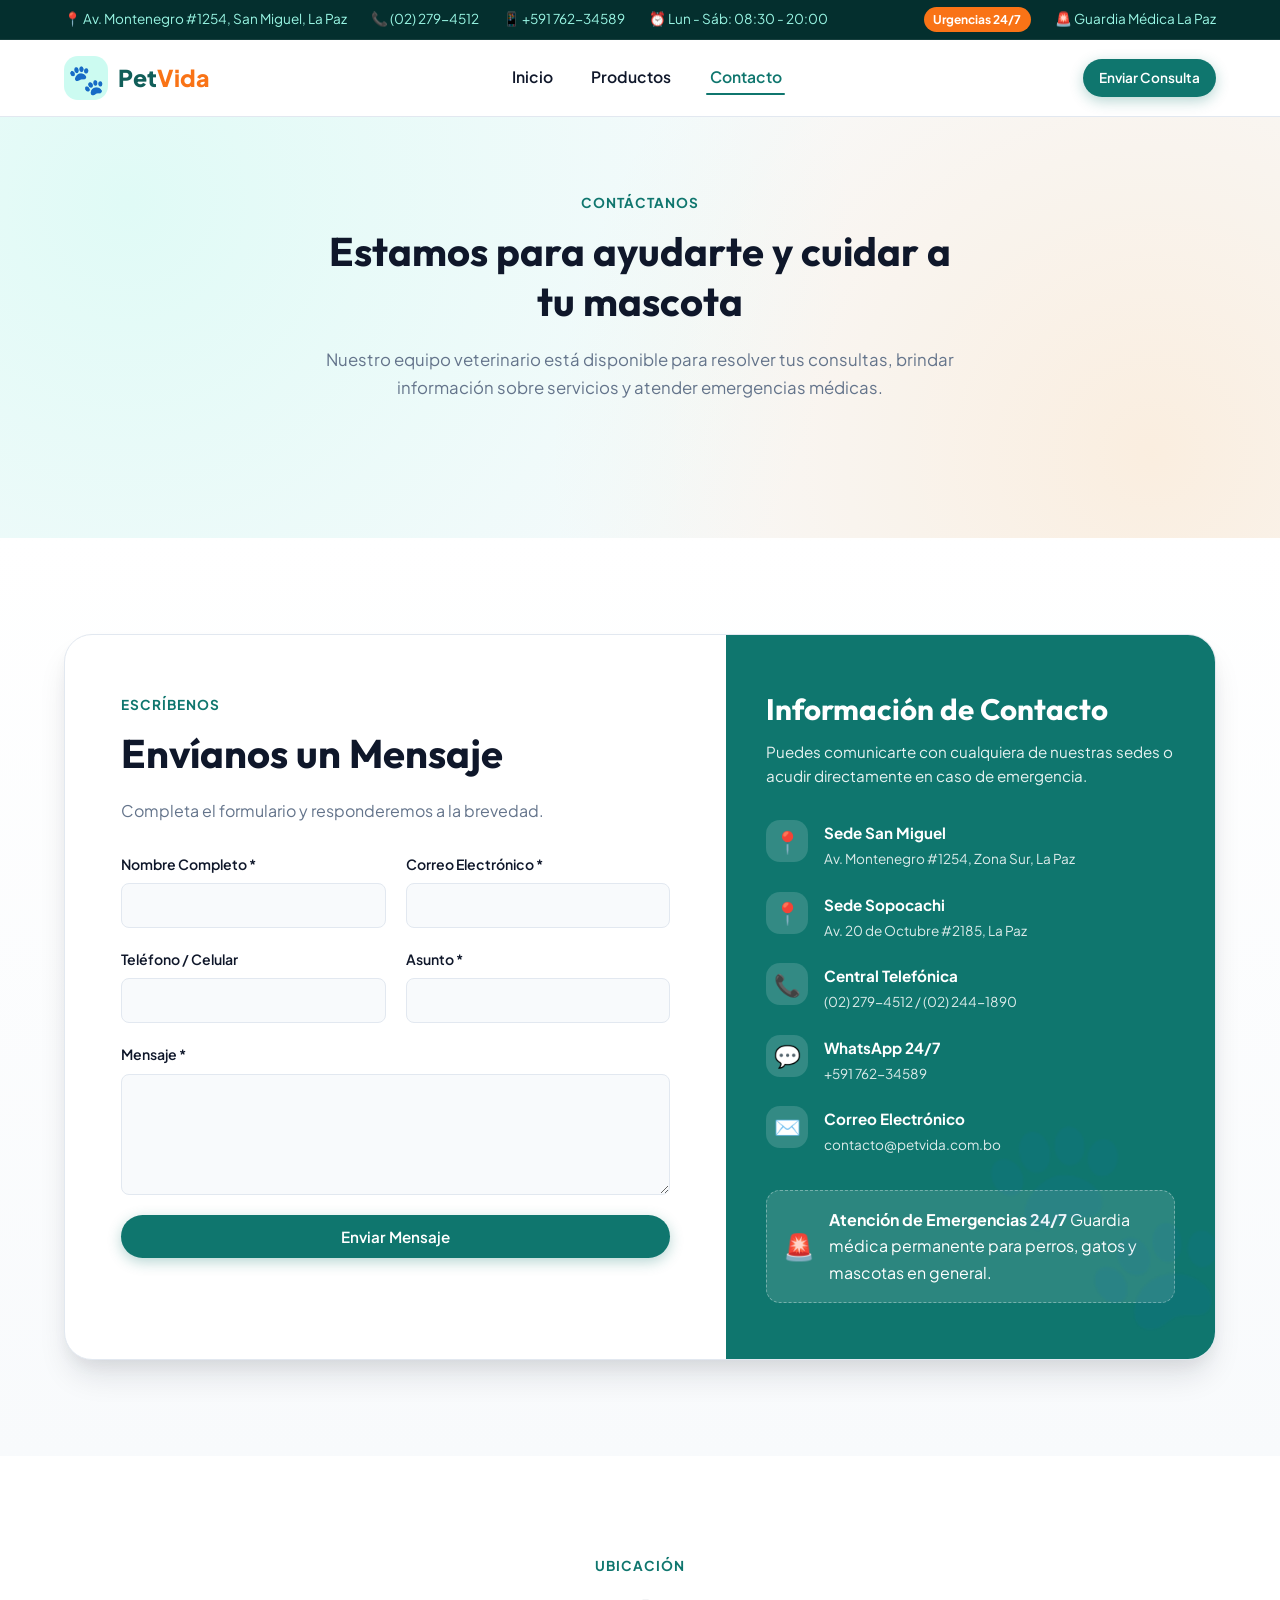
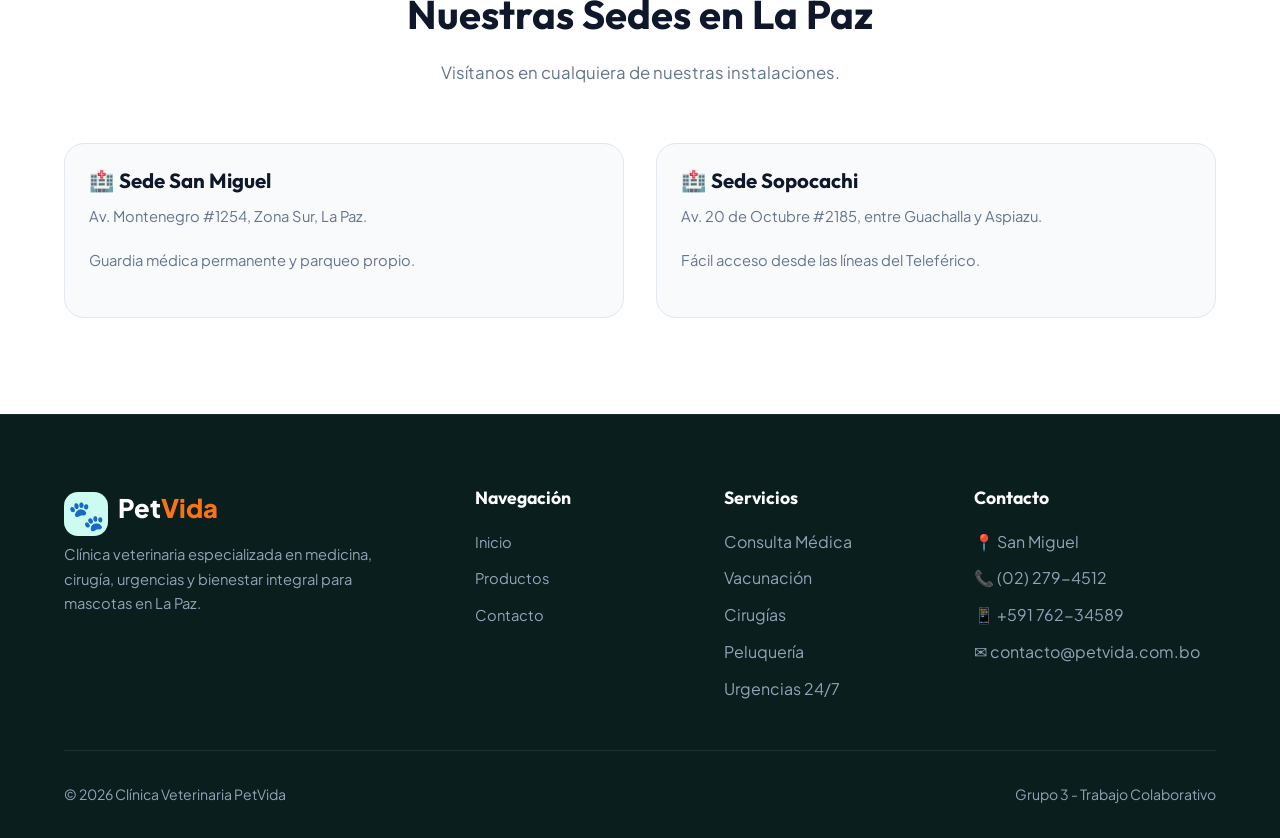
==== commit 7ef85376: "Actualización de estilos de contacto.html" ====
--- a/contacto.html
+++ b/contacto.html
@@ -7,9 +7,7 @@
     <title>PetVida - Clínica Veterinaria La Paz, Bolivia</title>
     <link rel="stylesheet" href="style.css">
 </head>
-
 <body>
-
     <!-- Barra Superior Informativa -->
     <div class="topbar">
         <div class="container topbar-content">
@@ -19,27 +17,22 @@
                 <span>📱 +591 762-34589</span>
                 <span>⏰ Lun - Sáb: 08:30 - 20:00</span>
             </div>
-
             <div class="topbar-info">
                 <span class="topbar-badge">Urgencias 24/7</span>
                 <span>🚨 Guardia Médica La Paz</span>
             </div>
         </div>
     </div>
-
     <!-- Encabezado y Navegación Principal -->
     <header class="header" id="mainHeader">
         <div class="container navbar">
-
             <a href="index.html" class="brand">
                 <div class="brand-icon">🐾</div>
                 <div class="brand-title">Pet<span>Vida</span></div>
             </a>
-
             <button class="mobile-toggle" id="mobileToggle">
                 ☰
             </button>
-
             <nav>
                 <ul class="nav-menu" id="navMenu">
                     <li><a href="index.html" class="nav-link">Inicio</a></li>
@@ -47,27 +40,22 @@
                     <li><a href="contacto.html" class="nav-link active">Contacto</a></li>
                 </ul>
             </nav>
-
             <div class="nav-actions">
                 <a href="#formulario-contacto" class="btn btn-primary btn-sm">
                     Enviar Consulta
                 </a>
             </div>
-
         </div>
     </header>
 
     <!-- Hero -->
     <section class="hero">
         <div class="container">
-
             <div class="section-header">
                 <span class="section-label">Contáctanos</span>
-
                 <h1 class="section-title">
                     Estamos para ayudarte y cuidar a tu mascota
                 </h1>
-
                 <p class="section-subtitle">
                     Nuestro equipo veterinario está disponible para resolver
                     tus consultas, brindar información sobre servicios y atender
@@ -77,40 +65,28 @@
 
         </div>
     </section>
-
     <!-- Formulario de Contacto -->
     <section id="formulario-contacto" class="appointment-section">
-
         <div class="container">
-
             <div class="appointment-container">
-
                 <div class="appointment-wrapper">
-
                     <!-- Formulario -->
                     <div class="appointment-form-side">
-
                         <span class="section-label">
                             Escríbenos
                         </span>
-
                         <h2 class="section-title">
                             Envíanos un Mensaje
                         </h2>
-
                         <p style="color: var(--text-muted);">
                             Completa el formulario y responderemos a la brevedad.
                         </p>
-
                         <form id="formContacto">
-
                             <div class="form-grid">
-
                                 <div class="form-group">
                                     <label for="nombre">
                                         Nombre Completo *
                                     </label>
-
                                     <input
                                         type="text"
                                         id="nombre"
@@ -118,12 +94,10 @@
                                         class="form-control"
                                         required>
                                 </div>
-
                                 <div class="form-group">
                                     <label for="correo">
                                         Correo Electrónico *
                                     </label>
-
                                     <input
                                         type="email"
                                         id="correo"
@@ -131,24 +105,20 @@
                                         class="form-control"
                                         required>
                                 </div>
-
                                 <div class="form-group">
                                     <label for="telefono">
                                         Teléfono / Celular
                                     </label>
-
                                     <input
                                         type="tel"
                                         id="telefono"
                                         name="telefono"
                                         class="form-control">
                                 </div>
-
                                 <div class="form-group">
                                     <label for="asunto">
                                         Asunto *
                                     </label>
-
                                     <input
                                         type="text"
                                         id="asunto"
@@ -156,12 +126,10 @@
                                         class="form-control"
                                         required>
                                 </div>
-
                                 <div class="form-group full-width">
                                     <label for="mensaje">
                                         Mensaje *
                                     </label>
-
                                     <textarea
                                         id="mensaje"
                                         name="mensaje"
@@ -169,83 +137,57 @@
                                         class="form-control"
                                         required></textarea>
                                 </div>
-
                                 <div class="form-group full-width">
-
                                     <button
                                         type="submit"
                                         class="btn btn-primary"
                                         style="width:100%;">
-
                                         Enviar Mensaje
-
                                     </button>
-
-                                </div>
-
+                                </div>
                             </div>
-
                         </form>
-
-                    </div>
-
+                    </div>
                     <!-- Información -->
                     <div class="appointment-info-side">
-
                         <div>
-
                             <div class="info-side-header">
                                 <h3>Información de Contacto</h3>
-
                                 <p>
                                     Puedes comunicarte con cualquiera de
                                     nuestras sedes o acudir directamente
                                     en caso de emergencia.
                                 </p>
                             </div>
-
                             <div class="info-contact-list">
-
-                                <div class="info-contact-item">
-
+                                <div class="info-contact-item">
                                     <div class="contact-icon">
                                         📍
                                     </div>
-
                                     <div class="contact-text">
                                         <strong>Sede San Miguel</strong>
-
                                         <span>
                                             Av. Montenegro #1254,
                                             Zona Sur, La Paz
                                         </span>
                                     </div>
-
-                                </div>
-
-                                <div class="info-contact-item">
-
+                                </div>
+                                <div class="info-contact-item">
                                     <div class="contact-icon">
                                         📍
                                     </div>
-
                                     <div class="contact-text">
                                         <strong>Sede Sopocachi</strong>
-
                                         <span>
                                             Av. 20 de Octubre #2185,
                                             La Paz
                                         </span>
                                     </div>
-
-                                </div>
-
-                                <div class="info-contact-item">
-
+                                </div>
+                                <div class="info-contact-item">
                                     <div class="contact-icon">
                                         📞
                                     </div>
-
                                     <div class="contact-text">
                                         <strong>Central Telefónica</strong>
 
@@ -253,9 +195,7 @@
                                             (02) 279-4512 / (02) 244-1890
                                         </span>
                                     </div>
-
-                                </div>
-
+                                </div>
                                 <div class="info-contact-item">
 
                                     <div class="contact-icon">
@@ -308,17 +248,11 @@
                                     perros, gatos y mascotas en general.
                                 </span>
                             </div>
-
                         </div>
-
-                    </div>
-
-                </div>
-
-            </div>
-
-        </div>
-
+                    </div>
+                </div>
+            </div>
+        </div>
     </section>
 
     <!-- Ubicación -->
@@ -449,5 +383,4 @@
     <script src="script.js"></script>
 
 </body>
-</html>
-```
+</html>
